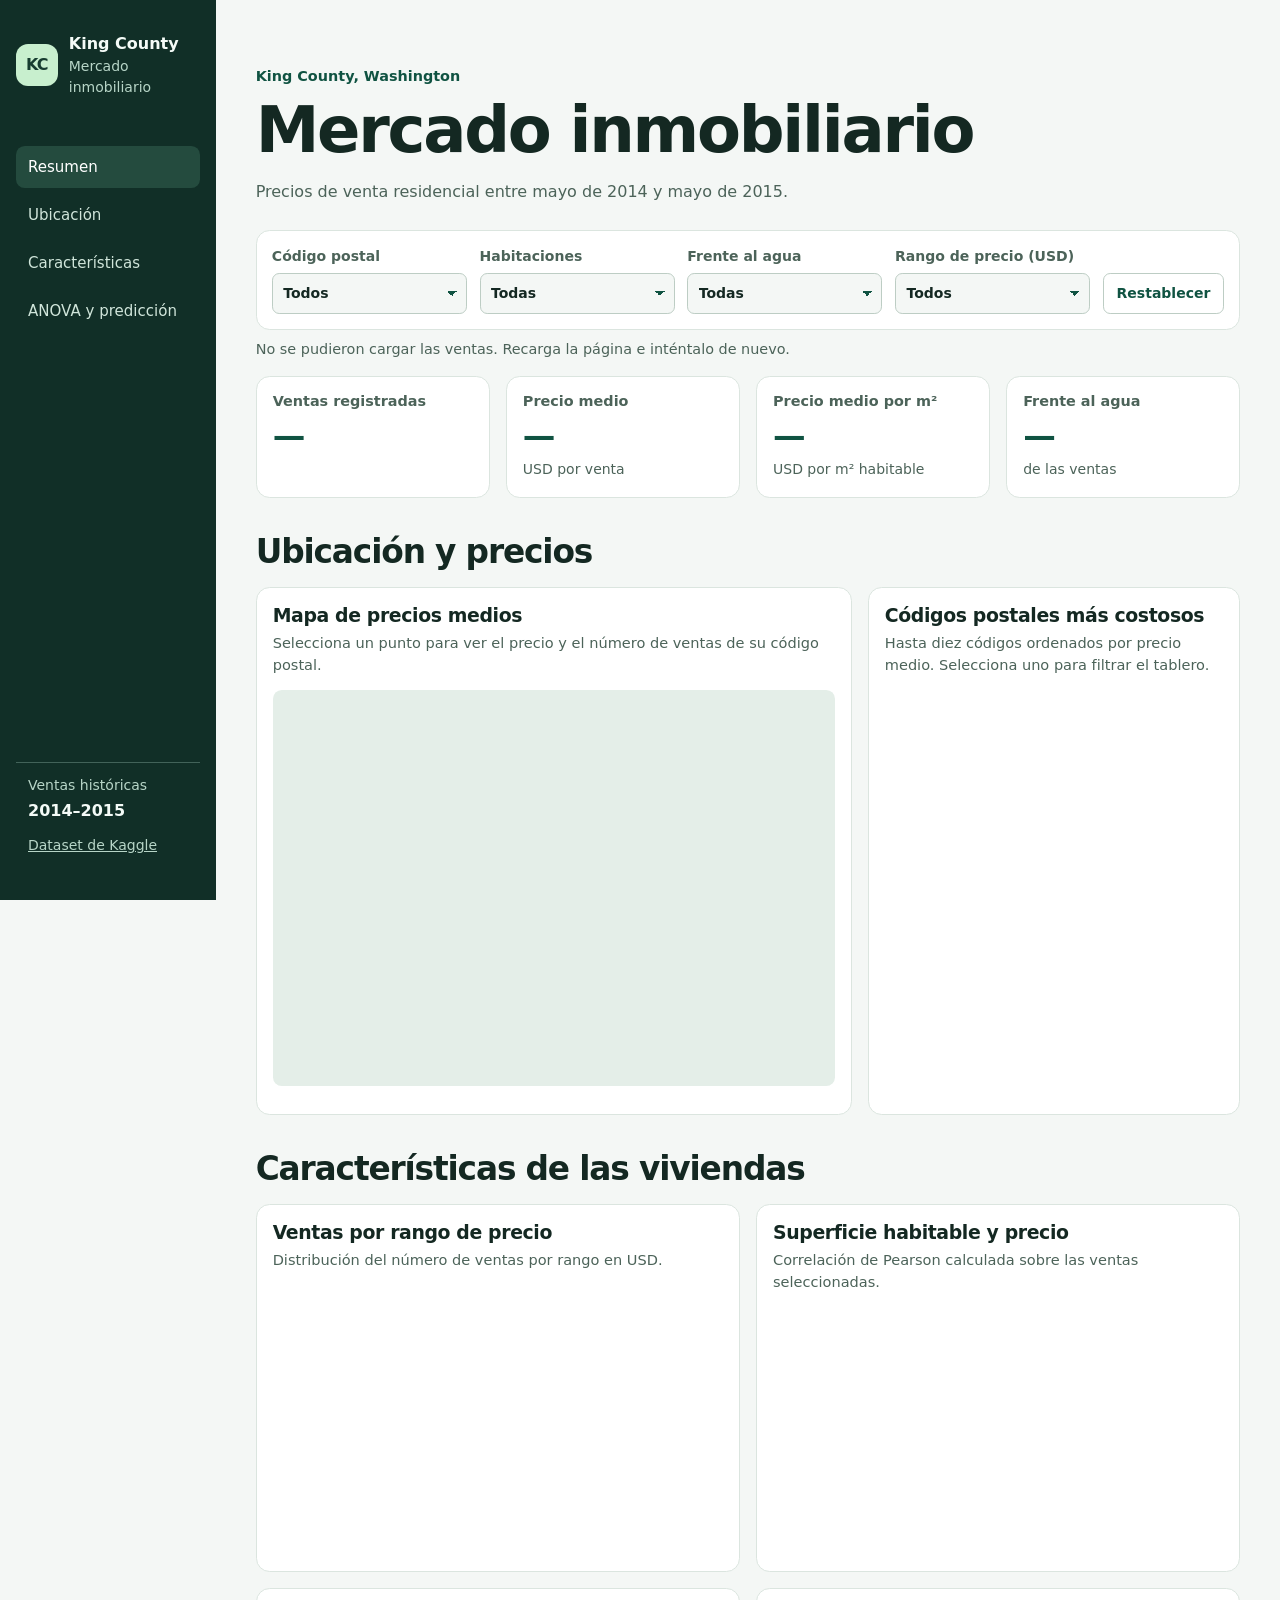
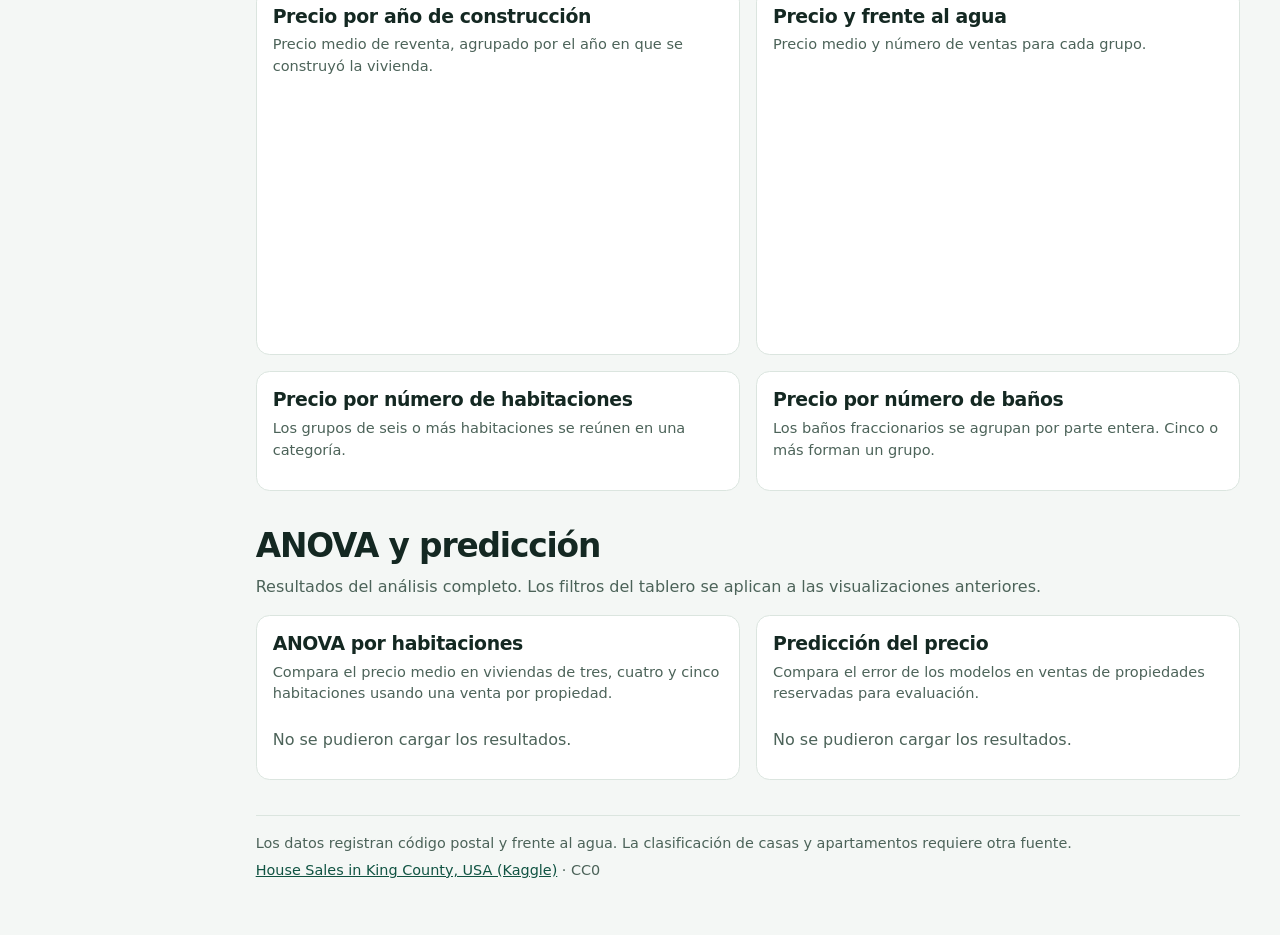
==== web/index.html @ e86baed7 "Construir el explorador inmobiliario de King County" ====
<!doctype html>
<html lang="es">
<head>
  <meta charset="utf-8">
  <meta name="viewport" content="width=device-width, initial-scale=1">
  <meta name="description" content="Explora precios, ubicación y características de las viviendas vendidas en King County en 2014 y 2015.">
  <title>Mercado inmobiliario · King County</title>
  <link rel="stylesheet" href="assets/leaflet/leaflet.css">
  <link rel="stylesheet" href="estilos.css">
  <script src="assets/leaflet/leaflet.js" defer></script>
  <script src="app.js" defer></script>
</head>
<body>
  <a class="skip" href="#contenido">Saltar al contenido</a>
  <div class="layout">
    <aside class="sidebar">
      <a class="brand" href="#contenido"><span class="brand-icon" aria-hidden="true">KC</span><span>King County<small>Mercado inmobiliario</small></span></a>
      <nav aria-label="Secciones del tablero">
        <a href="#resumen" aria-current="location">Resumen</a>
        <a href="#ubicacion">Ubicación</a>
        <a href="#caracteristicas">Características</a>
        <a href="#estadistica">ANOVA y predicción</a>
      </nav>
      <div class="sidebar-bottom">
        <span>Ventas históricas</span>
        <strong>2014–2015</strong>
        <a href="https://www.kaggle.com/datasets/harlfoxem/housesalesprediction">Dataset de Kaggle</a>
      </div>
    </aside>
    <main id="contenido">
      <section id="resumen" aria-labelledby="titulo">
        <header class="hero">
          <p class="location">King County, Washington</p>
          <h1 id="titulo">Mercado inmobiliario</h1>
          <p>Precios de venta residencial entre mayo de 2014 y mayo de 2015.</p>
        </header>
        <form class="filters" aria-label="Filtrar ventas">
          <label>Código postal<select id="zip"><option value="">Todos</option></select></label>
          <label>Habitaciones<select id="beds"><option value="">Todas</option><option>0</option><option>1</option><option>2</option><option>3</option><option>4</option><option>5</option><option value="6+">6 o más</option></select></label>
          <label>Frente al agua<select id="water"><option value="">Todas</option><option value="1">Sí</option><option value="0">No</option></select></label>
          <label>Rango de precio (USD)<select id="price"><option value="">Todos</option></select></label>
          <button type="reset">Restablecer</button>
        </form>
        <p id="result-status" class="status" role="status">Cargando las ventas…</p>
        <div class="metrics">
          <article><h2>Ventas registradas</h2><strong id="total">—</strong></article>
          <article><h2>Precio medio</h2><strong id="mean">—</strong><span>USD por venta</span></article>
          <article><h2>Precio medio por m²</h2><strong id="unit">—</strong><span>USD por m² habitable</span></article>
          <article><h2>Frente al agua</h2><strong id="water-count">—</strong><span id="water-share">de las ventas</span></article>
        </div>
      </section>
      <section id="ubicacion" aria-labelledby="ubicacion-title" class="section">
        <h2 id="ubicacion-title">Ubicación y precios</h2>
        <div class="grid location-grid">
          <article class="card">
            <h3>Mapa de precios medios</h3>
            <p>Selecciona un punto para ver el precio y el número de ventas de su código postal.</p>
            <div id="map" aria-label="Mapa interactivo por código postal"></div>
            <div id="map-legend" class="map-legend" aria-label="Escala de precios del mapa"></div>
          </article>
          <article class="card">
            <h3>Códigos postales más costosos</h3>
            <p>Hasta diez códigos ordenados por precio medio. Selecciona uno para filtrar el tablero.</p>
            <ol class="ranking" id="ranking"></ol>
          </article>
        </div>
      </section>
      <section id="caracteristicas" aria-labelledby="caracteristicas-title" class="section">
        <h2 id="caracteristicas-title">Características de las viviendas</h2>
        <div class="grid">
          <article class="card">
            <h3>Ventas por rango de precio</h3>
            <p>Distribución del número de ventas por rango en USD.</p>
            <div id="bands" class="chart-bars"></div>
          </article>
          <article class="card">
            <h3>Superficie habitable y precio</h3>
            <p id="correlation">Correlación de Pearson calculada sobre las ventas seleccionadas.</p>
            <canvas id="scatter" role="img" aria-label="Dispersión de superficie habitable en metros cuadrados y precio de venta en dólares"></canvas>
          </article>
          <article class="card">
            <h3>Precio por año de construcción</h3>
            <p>Precio medio de reventa, agrupado por el año en que se construyó la vivienda.</p>
            <canvas id="trend" role="img" aria-label="Precio medio en dólares por año de construcción"></canvas>
          </article>
          <article class="card">
            <h3>Precio y frente al agua</h3>
            <p>Precio medio y número de ventas para cada grupo.</p>
            <div id="water-prices" class="chart-bars"></div>
          </article>
          <article class="card">
            <h3>Precio por número de habitaciones</h3>
            <p>Los grupos de seis o más habitaciones se reúnen en una categoría.</p>
            <div id="bed-prices" class="chart-bars"></div>
          </article>
          <article class="card">
            <h3>Precio por número de baños</h3>
            <p>Los baños fraccionarios se agrupan por parte entera. Cinco o más forman un grupo.</p>
            <div id="bath-prices" class="chart-bars"></div>
          </article>
        </div>
      </section>
      <section id="estadistica" aria-labelledby="estadistica-title" class="section">
        <h2 id="estadistica-title">ANOVA y predicción</h2>
        <p class="section-note">Resultados del análisis completo. Los filtros del tablero se aplican a las visualizaciones anteriores.</p>
        <div class="grid">
          <article class="card">
            <h3>ANOVA por habitaciones</h3>
            <p>Compara el precio medio en viviendas de tres, cuatro y cinco habitaciones usando una venta por propiedad.</p>
            <div class="table-wrap" id="anova"></div>
          </article>
          <article class="card">
            <h3>Predicción del precio</h3>
            <p>Compara el error de los modelos en ventas de propiedades reservadas para evaluación.</p>
            <div class="table-wrap" id="model"></div>
          </article>
        </div>
      </section>
      <footer class="footer">
        <p>Los datos registran código postal y frente al agua. La clasificación de casas y apartamentos requiere otra fuente.</p>
        <p><a href="https://www.kaggle.com/datasets/harlfoxem/housesalesprediction">House Sales in King County, USA (Kaggle)</a> · CC0</p>
      </footer>
    </main>
  </div>
</body>
</html>
---- web/assets/leaflet/leaflet.css ----
/* required styles */

.leaflet-pane,
.leaflet-tile,
.leaflet-marker-icon,
.leaflet-marker-shadow,
.leaflet-tile-container,
.leaflet-pane > svg,
.leaflet-pane > canvas,
.leaflet-zoom-box,
.leaflet-image-layer,
.leaflet-layer {
	position: absolute;
	left: 0;
	top: 0;
	}
.leaflet-container {
	overflow: hidden;
	}
.leaflet-tile,
.leaflet-marker-icon,
.leaflet-marker-shadow {
	-webkit-user-select: none;
	   -moz-user-select: none;
	        user-select: none;
	  -webkit-user-drag: none;
	}
/* Prevents IE11 from highlighting tiles in blue */
.leaflet-tile::selection {
	background: transparent;
}
/* Safari renders non-retina tile on retina better with this, but Chrome is worse */
.leaflet-safari .leaflet-tile {
	image-rendering: -webkit-optimize-contrast;
	}
/* hack that prevents hw layers "stretching" when loading new tiles */
.leaflet-safari .leaflet-tile-container {
	width: 1600px;
	height: 1600px;
	-webkit-transform-origin: 0 0;
	}
.leaflet-marker-icon,
.leaflet-marker-shadow {
	display: block;
	}
/* .leaflet-container svg: reset svg max-width decleration shipped in Joomla! (joomla.org) 3.x */
/* .leaflet-container img: map is broken in FF if you have max-width: 100% on tiles */
.leaflet-container .leaflet-overlay-pane svg {
	max-width: none !important;
	max-height: none !important;
	}
.leaflet-container .leaflet-marker-pane img,
.leaflet-container .leaflet-shadow-pane img,
.leaflet-container .leaflet-tile-pane img,
.leaflet-container img.leaflet-image-layer,
.leaflet-container .leaflet-tile {
	max-width: none !important;
	max-height: none !important;
	width: auto;
	padding: 0;
	}

.leaflet-container img.leaflet-tile {
	/* See: https://bugs.chromium.org/p/chromium/issues/detail?id=600120 */
	mix-blend-mode: plus-lighter;
}

.leaflet-container.leaflet-touch-zoom {
	-ms-touch-action: pan-x pan-y;
	touch-action: pan-x pan-y;
	}
.leaflet-container.leaflet-touch-drag {
	-ms-touch-action: pinch-zoom;
	/* Fallback for FF which doesn't support pinch-zoom */
	touch-action: none;
	touch-action: pinch-zoom;
}
.leaflet-container.leaflet-touch-drag.leaflet-touch-zoom {
	-ms-touch-action: none;
	touch-action: none;
}
.leaflet-container {
	-webkit-tap-highlight-color: transparent;
}
.leaflet-container a {
	-webkit-tap-highlight-color: rgba(51, 181, 229, 0.4);
}
.leaflet-tile {
	filter: inherit;
	visibility: hidden;
	}
.leaflet-tile-loaded {
	visibility: inherit;
	}
.leaflet-zoom-box {
	width: 0;
	height: 0;
	-moz-box-sizing: border-box;
	     box-sizing: border-box;
	z-index: 800;
	}
/* workaround for https://bugzilla.mozilla.org/show_bug.cgi?id=888319 */
.leaflet-overlay-pane svg {
	-moz-user-select: none;
	}

.leaflet-pane         { z-index: 400; }

.leaflet-tile-pane    { z-index: 200; }
.leaflet-overlay-pane { z-index: 400; }
.leaflet-shadow-pane  { z-index: 500; }
.leaflet-marker-pane  { z-index: 600; }
.leaflet-tooltip-pane   { z-index: 650; }
.leaflet-popup-pane   { z-index: 700; }

.leaflet-map-pane canvas { z-index: 100; }
.leaflet-map-pane svg    { z-index: 200; }

.leaflet-vml-shape {
	width: 1px;
	height: 1px;
	}
.lvml {
	behavior: url(#default#VML);
	display: inline-block;
	position: absolute;
	}


/* control positioning */

.leaflet-control {
	position: relative;
	z-index: 800;
	pointer-events: visiblePainted; /* IE 9-10 doesn't have auto */
	pointer-events: auto;
	}
.leaflet-top,
.leaflet-bottom {
	position: absolute;
	z-index: 1000;
	pointer-events: none;
	}
.leaflet-top {
	top: 0;
	}
.leaflet-right {
	right: 0;
	}
.leaflet-bottom {
	bottom: 0;
	}
.leaflet-left {
	left: 0;
	}
.leaflet-control {
	float: left;
	clear: both;
	}
.leaflet-right .leaflet-control {
	float: right;
	}
.leaflet-top .leaflet-control {
	margin-top: 10px;
	}
.leaflet-bottom .leaflet-control {
	margin-bottom: 10px;
	}
.leaflet-left .leaflet-control {
	margin-left: 10px;
	}
.leaflet-right .leaflet-control {
	margin-right: 10px;
	}


/* zoom and fade animations */

.leaflet-fade-anim .leaflet-popup {
	opacity: 0;
	-webkit-transition: opacity 0.2s linear;
	   -moz-transition: opacity 0.2s linear;
	        transition: opacity 0.2s linear;
	}
.leaflet-fade-anim .leaflet-map-pane .leaflet-popup {
	opacity: 1;
	}
.leaflet-zoom-animated {
	-webkit-transform-origin: 0 0;
	    -ms-transform-origin: 0 0;
	        transform-origin: 0 0;
	}
svg.leaflet-zoom-animated {
	will-change: transform;
}

.leaflet-zoom-anim .leaflet-zoom-animated {
	-webkit-transition: -webkit-transform 0.25s cubic-bezier(0,0,0.25,1);
	   -moz-transition:    -moz-transform 0.25s cubic-bezier(0,0,0.25,1);
	        transition:         transform 0.25s cubic-bezier(0,0,0.25,1);
	}
.leaflet-zoom-anim .leaflet-tile,
.leaflet-pan-anim .leaflet-tile {
	-webkit-transition: none;
	   -moz-transition: none;
	        transition: none;
	}

.leaflet-zoom-anim .leaflet-zoom-hide {
	visibility: hidden;
	}


/* cursors */

.leaflet-interactive {
	cursor: pointer;
	}
.leaflet-grab {
	cursor: -webkit-grab;
	cursor:    -moz-grab;
	cursor:         grab;
	}
.leaflet-crosshair,
.leaflet-crosshair .leaflet-interactive {
	cursor: crosshair;
	}
.leaflet-popup-pane,
.leaflet-control {
	cursor: auto;
	}
.leaflet-dragging .leaflet-grab,
.leaflet-dragging .leaflet-grab .leaflet-interactive,
.leaflet-dragging .leaflet-marker-draggable {
	cursor: move;
	cursor: -webkit-grabbing;
	cursor:    -moz-grabbing;
	cursor:         grabbing;
	}

/* marker & overlays interactivity */
.leaflet-marker-icon,
.leaflet-marker-shadow,
.leaflet-image-layer,
.leaflet-pane > svg path,
.leaflet-tile-container {
	pointer-events: none;
	}

.leaflet-marker-icon.leaflet-interactive,
.leaflet-image-layer.leaflet-interactive,
.leaflet-pane > svg path.leaflet-interactive,
svg.leaflet-image-layer.leaflet-interactive path {
	pointer-events: visiblePainted; /* IE 9-10 doesn't have auto */
	pointer-events: auto;
	}

/* visual tweaks */

.leaflet-container {
	background: #ddd;
	outline-offset: 1px;
	}
.leaflet-container a {
	color: #0078A8;
	}
.leaflet-zoom-box {
	border: 2px dotted #38f;
	background: rgba(255,255,255,0.5);
	}


/* general typography */
.leaflet-container {
	font-family: "Helvetica Neue", Arial, Helvetica, sans-serif;
	font-size: 12px;
	font-size: 0.75rem;
	line-height: 1.5;
	}


/* general toolbar styles */

.leaflet-bar {
	box-shadow: 0 1px 5px rgba(0,0,0,0.65);
	border-radius: 4px;
	}
.leaflet-bar a {
	background-color: #fff;
	border-bottom: 1px solid #ccc;
	width: 26px;
	height: 26px;
	line-height: 26px;
	display: block;
	text-align: center;
	text-decoration: none;
	color: black;
	}
.leaflet-bar a,
.leaflet-control-layers-toggle {
	background-position: 50% 50%;
	background-repeat: no-repeat;
	display: block;
	}
.leaflet-bar a:hover,
.leaflet-bar a:focus {
	background-color: #f4f4f4;
	}
.leaflet-bar a:first-child {
	border-top-left-radius: 4px;
	border-top-right-radius: 4px;
	}
.leaflet-bar a:last-child {
	border-bottom-left-radius: 4px;
	border-bottom-right-radius: 4px;
	border-bottom: none;
	}
.leaflet-bar a.leaflet-disabled {
	cursor: default;
	background-color: #f4f4f4;
	color: #bbb;
	}

.leaflet-touch .leaflet-bar a {
	width: 30px;
	height: 30px;
	line-height: 30px;
	}
.leaflet-touch .leaflet-bar a:first-child {
	border-top-left-radius: 2px;
	border-top-right-radius: 2px;
	}
.leaflet-touch .leaflet-bar a:last-child {
	border-bottom-left-radius: 2px;
	border-bottom-right-radius: 2px;
	}

/* zoom control */

.leaflet-control-zoom-in,
.leaflet-control-zoom-out {
	font: bold 18px 'Lucida Console', Monaco, monospace;
	text-indent: 1px;
	}

.leaflet-touch .leaflet-control-zoom-in, .leaflet-touch .leaflet-control-zoom-out  {
	font-size: 22px;
	}


/* layers control */

.leaflet-control-layers {
	box-shadow: 0 1px 5px rgba(0,0,0,0.4);
	background: #fff;
	border-radius: 5px;
	}
.leaflet-control-layers-toggle {
	background-image: url(images/layers.png);
	width: 36px;
	height: 36px;
	}
.leaflet-retina .leaflet-control-layers-toggle {
	background-image: url(images/layers-2x.png);
	background-size: 26px 26px;
	}
.leaflet-touch .leaflet-control-layers-toggle {
	width: 44px;
	height: 44px;
	}
.leaflet-control-layers .leaflet-control-layers-list,
.leaflet-control-layers-expanded .leaflet-control-layers-toggle {
	display: none;
	}
.leaflet-control-layers-expanded .leaflet-control-layers-list {
	display: block;
	position: relative;
	}
.leaflet-control-layers-expanded {
	padding: 6px 10px 6px 6px;
	color: #333;
	background: #fff;
	}
.leaflet-control-layers-scrollbar {
	overflow-y: scroll;
	overflow-x: hidden;
	padding-right: 5px;
	}
.leaflet-control-layers-selector {
	margin-top: 2px;
	position: relative;
	top: 1px;
	}
.leaflet-control-layers label {
	display: block;
	font-size: 13px;
	font-size: 1.08333em;
	}
.leaflet-control-layers-separator {
	height: 0;
	border-top: 1px solid #ddd;
	margin: 5px -10px 5px -6px;
	}

/* Default icon URLs */
.leaflet-default-icon-path { /* used only in path-guessing heuristic, see L.Icon.Default */
	background-image: url(images/marker-icon.png);
	}


/* attribution and scale controls */

.leaflet-container .leaflet-control-attribution {
	background: #fff;
	background: rgba(255, 255, 255, 0.8);
	margin: 0;
	}
.leaflet-control-attribution,
.leaflet-control-scale-line {
	padding: 0 5px;
	color: #333;
	line-height: 1.4;
	}
.leaflet-control-attribution a {
	text-decoration: none;
	}
.leaflet-control-attribution a:hover,
.leaflet-control-attribution a:focus {
	text-decoration: underline;
	}
.leaflet-attribution-flag {
	display: inline !important;
	vertical-align: baseline !important;
	width: 1em;
	height: 0.6669em;
	}
.leaflet-left .leaflet-control-scale {
	margin-left: 5px;
	}
.leaflet-bottom .leaflet-control-scale {
	margin-bottom: 5px;
	}
.leaflet-control-scale-line {
	border: 2px solid #777;
	border-top: none;
	line-height: 1.1;
	padding: 2px 5px 1px;
	white-space: nowrap;
	-moz-box-sizing: border-box;
	     box-sizing: border-box;
	background: rgba(255, 255, 255, 0.8);
	text-shadow: 1px 1px #fff;
	}
.leaflet-control-scale-line:not(:first-child) {
	border-top: 2px solid #777;
	border-bottom: none;
	margin-top: -2px;
	}
.leaflet-control-scale-line:not(:first-child):not(:last-child) {
	border-bottom: 2px solid #777;
	}

.leaflet-touch .leaflet-control-attribution,
.leaflet-touch .leaflet-control-layers,
.leaflet-touch .leaflet-bar {
	box-shadow: none;
	}
.leaflet-touch .leaflet-control-layers,
.leaflet-touch .leaflet-bar {
	border: 2px solid rgba(0,0,0,0.2);
	background-clip: padding-box;
	}


/* popup */

.leaflet-popup {
	position: absolute;
	text-align: center;
	margin-bottom: 20px;
	}
.leaflet-popup-content-wrapper {
	padding: 1px;
	text-align: left;
	border-radius: 12px;
	}
.leaflet-popup-content {
	margin: 13px 24px 13px 20px;
	line-height: 1.3;
	font-size: 13px;
	font-size: 1.08333em;
	min-height: 1px;
	}
.leaflet-popup-content p {
	margin: 17px 0;
	margin: 1.3em 0;
	}
.leaflet-popup-tip-container {
	width: 40px;
	height: 20px;
	position: absolute;
	left: 50%;
	margin-top: -1px;
	margin-left: -20px;
	overflow: hidden;
	pointer-events: none;
	}
.leaflet-popup-tip {
	width: 17px;
	height: 17px;
	padding: 1px;

	margin: -10px auto 0;
	pointer-events: auto;

	-webkit-transform: rotate(45deg);
	   -moz-transform: rotate(45deg);
	    -ms-transform: rotate(45deg);
	        transform: rotate(45deg);
	}
.leaflet-popup-content-wrapper,
.leaflet-popup-tip {
	background: white;
	color: #333;
	box-shadow: 0 3px 14px rgba(0,0,0,0.4);
	}
.leaflet-container a.leaflet-popup-close-button {
	position: absolute;
	top: 0;
	right: 0;
	border: none;
	text-align: center;
	width: 24px;
	height: 24px;
	font: 16px/24px Tahoma, Verdana, sans-serif;
	color: #757575;
	text-decoration: none;
	background: transparent;
	}
.leaflet-container a.leaflet-popup-close-button:hover,
.leaflet-container a.leaflet-popup-close-button:focus {
	color: #585858;
	}
.leaflet-popup-scrolled {
	overflow: auto;
	}

.leaflet-oldie .leaflet-popup-content-wrapper {
	-ms-zoom: 1;
	}
.leaflet-oldie .leaflet-popup-tip {
	width: 24px;
	margin: 0 auto;

	-ms-filter: "progid:DXImageTransform.Microsoft.Matrix(M11=0.70710678, M12=0.70710678, M21=-0.70710678, M22=0.70710678)";
	filter: progid:DXImageTransform.Microsoft.Matrix(M11=0.70710678, M12=0.70710678, M21=-0.70710678, M22=0.70710678);
	}

.leaflet-oldie .leaflet-control-zoom,
.leaflet-oldie .leaflet-control-layers,
.leaflet-oldie .leaflet-popup-content-wrapper,
.leaflet-oldie .leaflet-popup-tip {
	border: 1px solid #999;
	}


/* div icon */

.leaflet-div-icon {
	background: #fff;
	border: 1px solid #666;
	}


/* Tooltip */
/* Base styles for the element that has a tooltip */
.leaflet-tooltip {
	position: absolute;
	padding: 6px;
	background-color: #fff;
	border: 1px solid #fff;
	border-radius: 3px;
	color: #222;
	white-space: nowrap;
	-webkit-user-select: none;
	-moz-user-select: none;
	-ms-user-select: none;
	user-select: none;
	pointer-events: none;
	box-shadow: 0 1px 3px rgba(0,0,0,0.4);
	}
.leaflet-tooltip.leaflet-interactive {
	cursor: pointer;
	pointer-events: auto;
	}
.leaflet-tooltip-top:before,
.leaflet-tooltip-bottom:before,
.leaflet-tooltip-left:before,
.leaflet-tooltip-right:before {
	position: absolute;
	pointer-events: none;
	border: 6px solid transparent;
	background: transparent;
	content: "";
	}

/* Directions */

.leaflet-tooltip-bottom {
	margin-top: 6px;
}
.leaflet-tooltip-top {
	margin-top: -6px;
}
.leaflet-tooltip-bottom:before,
.leaflet-tooltip-top:before {
	left: 50%;
	margin-left: -6px;
	}
.leaflet-tooltip-top:before {
	bottom: 0;
	margin-bottom: -12px;
	border-top-color: #fff;
	}
.leaflet-tooltip-bottom:before {
	top: 0;
	margin-top: -12px;
	margin-left: -6px;
	border-bottom-color: #fff;
	}
.leaflet-tooltip-left {
	margin-left: -6px;
}
.leaflet-tooltip-right {
	margin-left: 6px;
}
.leaflet-tooltip-left:before,
.leaflet-tooltip-right:before {
	top: 50%;
	margin-top: -6px;
	}
.leaflet-tooltip-left:before {
	right: 0;
	margin-right: -12px;
	border-left-color: #fff;
	}
.leaflet-tooltip-right:before {
	left: 0;
	margin-left: -12px;
	border-right-color: #fff;
	}

/* Printing */

@media print {
	/* Prevent printers from removing background-images of controls. */
	.leaflet-control {
		-webkit-print-color-adjust: exact;
		print-color-adjust: exact;
		}
	}
---- web/estilos.css ----
:root {
  color-scheme: light;
  --bg: #f4f7f5;
  --surface: #fff;
  --ink: #142822;
  --muted: #4c6359;
  --line: #dbe5df;
  --forest: #112f27;
  --green: #1c654e;
  --green-dark: #105342;
  --sand: #e4f1e9;
  font-family: "Inter", system-ui, -apple-system, sans-serif;
}
* { box-sizing: border-box; }
html { scroll-behavior: smooth; }
body { margin: 0; background: var(--bg); color: var(--ink); font-size: 1rem; line-height: 1.5; }
a { color: var(--green-dark); }
a:focus-visible, button:focus-visible, select:focus-visible { outline: 3px solid #d48b2a; outline-offset: 3px; }
.skip { position: fixed; padding: .6rem 1rem; inset: 1rem auto auto 1rem; z-index: 1200; transform: translateY(-250%); background: white; }
.skip:focus { transform: none; }
.layout { display: grid; grid-template-columns: 13.5rem minmax(0, 1fr); min-height: 100vh; }
.sidebar { position: sticky; top: 0; height: 100vh; display: flex; flex-direction: column; gap: 3rem; padding: 2rem 1rem; background: var(--forest); color: #f4fbf7; }
.brand { display: flex; gap: .7rem; align-items: center; color: inherit; text-decoration: none; font-weight: 750; }
.brand-icon { display: grid; place-items: center; flex-shrink: 0; width: 2.6rem; height: 2.6rem; border-radius: .75rem; background: #c8efce; color: #173c30; letter-spacing: -.06em; }
.brand small { display: block; color: #b7d5c7; font-size: .875rem; font-weight: 500; }
.sidebar nav { display: grid; gap: .35rem; }
.sidebar nav a { color: #d0e5da; text-decoration: none; border-radius: .55rem; padding: .62rem .75rem; font-size: .94rem; }
.sidebar nav a:hover, .sidebar nav a[aria-current] { background: #244b3e; color: white; }
.sidebar-bottom { margin-top: auto; display: grid; gap: .2rem; padding: .75rem; border-top: 1px solid #426359; }
.sidebar-bottom span, .sidebar-bottom a { color: #b7d5c7; font-size: .875rem; }
.sidebar-bottom a { margin-top: .55rem; }
main { width: 100%; max-width: 97rem; margin: 0 auto; padding: 2rem clamp(1rem, 3.1vw, 3.3rem); }
section { scroll-margin-top: 1.25rem; }
.hero { padding: 1.8rem 0 1.65rem; }
.hero p { margin: .35rem 0 0; color: var(--muted); }
.hero .location { color: var(--green-dark); font-size: .9rem; font-weight: 700; }
h1, h2, h3 { line-height: 1.18; margin: 0; letter-spacing: -.035em; }
h1 { font-size: clamp(2.3rem, 5vw, 4.5rem); margin: .3rem 0 .7rem; }
h2 { font-size: clamp(1.55rem, 3vw, 2.05rem); }
h3 { font-size: 1.18rem; letter-spacing: -.02em; }
.filters { display: grid; grid-template-columns: repeat(4, minmax(0, 1fr)) auto; align-items: end; gap: .8rem; padding: .95rem; background: var(--surface); border: 1px solid var(--line); border-radius: .85rem; }
.filters label { display: grid; gap: .35rem; color: var(--muted); font-weight: 650; font-size: .875rem; }
select, button { font: inherit; }
select { appearance: none; width: 100%; background: var(--bg); border: 1px solid #bdcdc4; border-radius: .45rem; color: var(--ink); padding: .55rem 1.9rem .55rem .65rem; min-height: 2.6rem; background-image: linear-gradient(45deg, transparent 50%, var(--green-dark) 50%), linear-gradient(135deg, var(--green-dark) 50%, transparent 50%); background-position: calc(100% - 14px) 50%, calc(100% - 9px) 50%; background-size: 5px 5px; background-repeat: no-repeat; }
button { cursor: pointer; border: 1px solid #bdcdc4; border-radius: .45rem; color: var(--green-dark); background: white; }
button:hover { background: var(--sand); }
.filters button { min-height: 2.6rem; font-size: .875rem; font-weight: 650; padding: .55rem .8rem; }
.status { font-size: .9rem; color: var(--muted); margin: .55rem 0 .95rem; min-height: 1.35rem; }
.metrics { display: grid; grid-template-columns: repeat(4, minmax(0, 1fr)); gap: 1rem; }
.metrics article { min-height: 7.1rem; background: var(--surface); border: 1px solid var(--line); border-radius: .85rem; padding: 1rem; }
.metrics h2 { color: var(--muted); font-size: .9rem; font-weight: 650; letter-spacing: 0; margin: 0 0 .55rem; }
.metrics strong { display: block; color: var(--green-dark); font-size: clamp(1.43rem, 2.55vw, 2.52rem); font-variant-numeric: tabular-nums; line-height: 1.07; letter-spacing: -.065em; }
.metrics span { color: var(--muted); display: inline-block; margin-top: .3rem; font-size: .875rem; }
.section { margin: 2.2rem 0; }
.section > h2 { margin: 0 0 .95rem; }
.section-note { color: var(--muted); margin: -.35rem 0 1rem; }
.grid { display: grid; grid-template-columns: repeat(2, minmax(0, 1fr)); gap: 1rem; align-items: stretch; }
.location-grid { grid-template-columns: minmax(0, 1.6fr) minmax(0, 1fr); }
.card { background: var(--surface); border: 1px solid var(--line); border-radius: .85rem; padding: 1rem; min-width: 0; }
.card > p { margin: .4rem 0 .85rem; color: var(--muted); font-size: .91rem; }
#map { height: clamp(20rem, 31vw, 25rem); background: #e4eee8; border-radius: .55rem; isolation: isolate; width: 100%; }
.map-legend { display: flex; gap: .55rem; flex-wrap: wrap; align-items: center; color: var(--muted); padding-top: .7rem; font-size: .875rem; }
.map-scale { height: .55rem; width: 6rem; border-radius: 30px; background: linear-gradient(90deg, #8ac4a2, #153d37); }
.ranking { list-style: none; padding: 0; margin: .3rem 0 0; display: grid; gap: .35rem; }
.ranking button { width: 100%; display: grid; grid-template-columns: 3rem 1fr auto; gap: .45rem; align-items: center; border: 0; border-radius: .35rem; padding: .25rem .15rem; text-align: left; font-size: .875rem; }
.ranking button[aria-pressed="true"] { background: var(--sand); }
.ranking .track { min-width: 1.25rem; }
.ranking .number { color: var(--ink); }
.track { height: .45rem; background: #e4eee8; border-radius: 1rem; overflow: hidden; }
.track span { display: block; height: 100%; background: #297858; border-radius: inherit; }
.chart-bars { display: grid; gap: .5rem; }
.bar-line { display: grid; grid-template-columns: minmax(3.5rem, 0.65fr) minmax(0, 1fr) auto; align-items: center; column-gap: .65rem; font-size: .875rem; }
.bar-line small { color: var(--muted); font-size: .875rem; }
.bar-line .number { white-space: nowrap; }
canvas { display: block; width: 100%; height: 15.5rem; }
.number { font-variant-numeric: tabular-nums; }
.empty { color: var(--muted); padding: .65rem 0; margin: 0; }
.table-wrap { overflow-x: auto; }
table { width: 100%; text-align: left; border-collapse: collapse; font-size: .875rem; }
th, td { padding: .48rem .25rem; border-bottom: 1px solid var(--line); }
th { color: var(--muted); }
.model-best { color: var(--green-dark); font-weight: 700; }
.stat-note { font-size: .875rem; color: var(--muted); margin: .8rem 0 0; }
.footer { border-top: 1px solid var(--line); margin-top: 2.2rem; padding: .7rem 0 1rem; color: var(--muted); font-size: .9rem; }
.footer p { margin: .35rem 0; }
@media (max-width: 1050px) {
  .layout { grid-template-columns: 11rem minmax(0, 1fr); }
  .sidebar { padding-inline: .7rem; }
  .filters { grid-template-columns: repeat(3, minmax(0, 1fr)); }
}
@media (max-width: 790px) {
  .layout { display: block; }
  .sidebar { position: static; height: auto; padding: .85rem 1rem .6rem; gap: .6rem; }
  .sidebar nav { display: flex; flex-wrap: wrap; }
  .sidebar nav a { padding: .42rem .57rem; font-size: .875rem; }
  .sidebar-bottom { display: none; }
  main { padding-top: .9rem; }
  .hero { padding-top: .6rem; }
}
@media (max-width: 590px) {
  .grid, .location-grid { grid-template-columns: 1fr; }
  .metrics, .filters { grid-template-columns: repeat(2, minmax(0, 1fr)); gap: .65rem; }
  .filters button { grid-column: 1 / -1; }
  .metrics article, .card { padding: .8rem; }
  .section { margin: 1.65rem 0; }
}
@media (prefers-reduced-motion: reduce) {
  html { scroll-behavior: auto; }
}
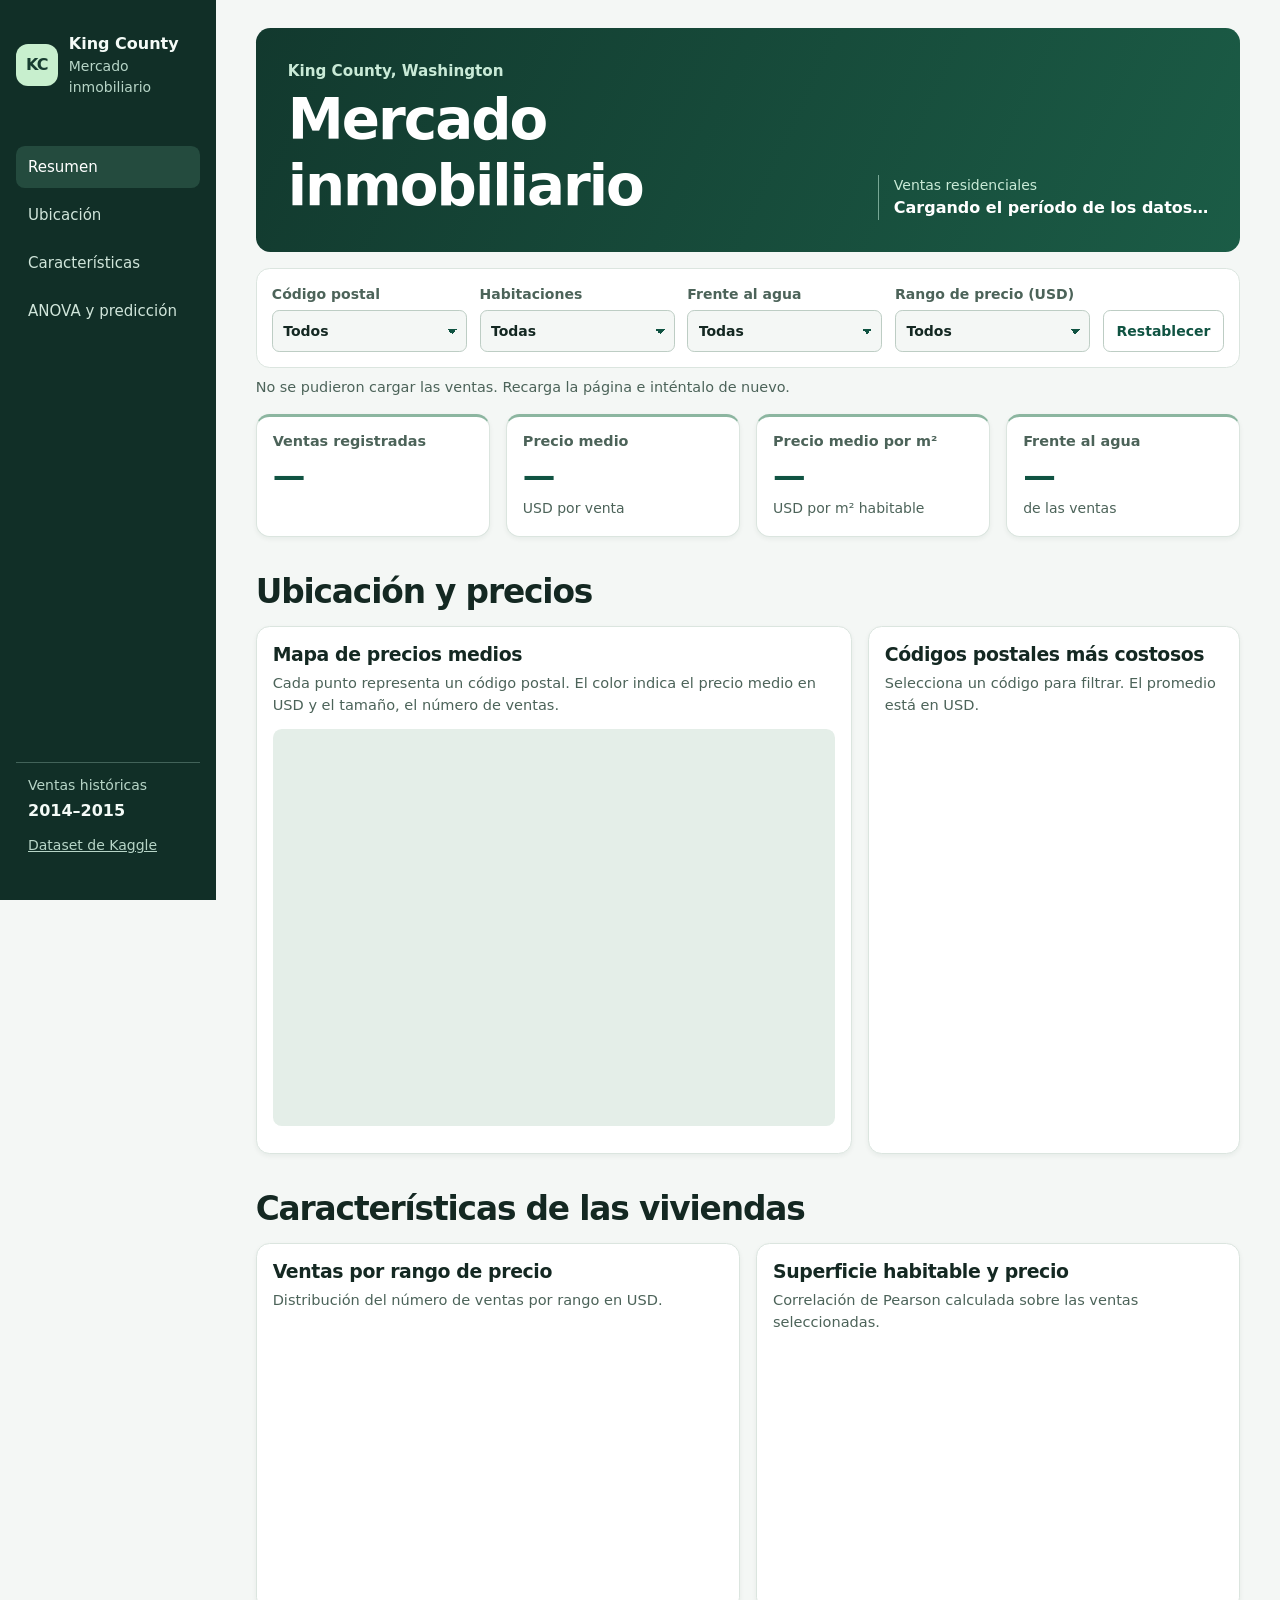
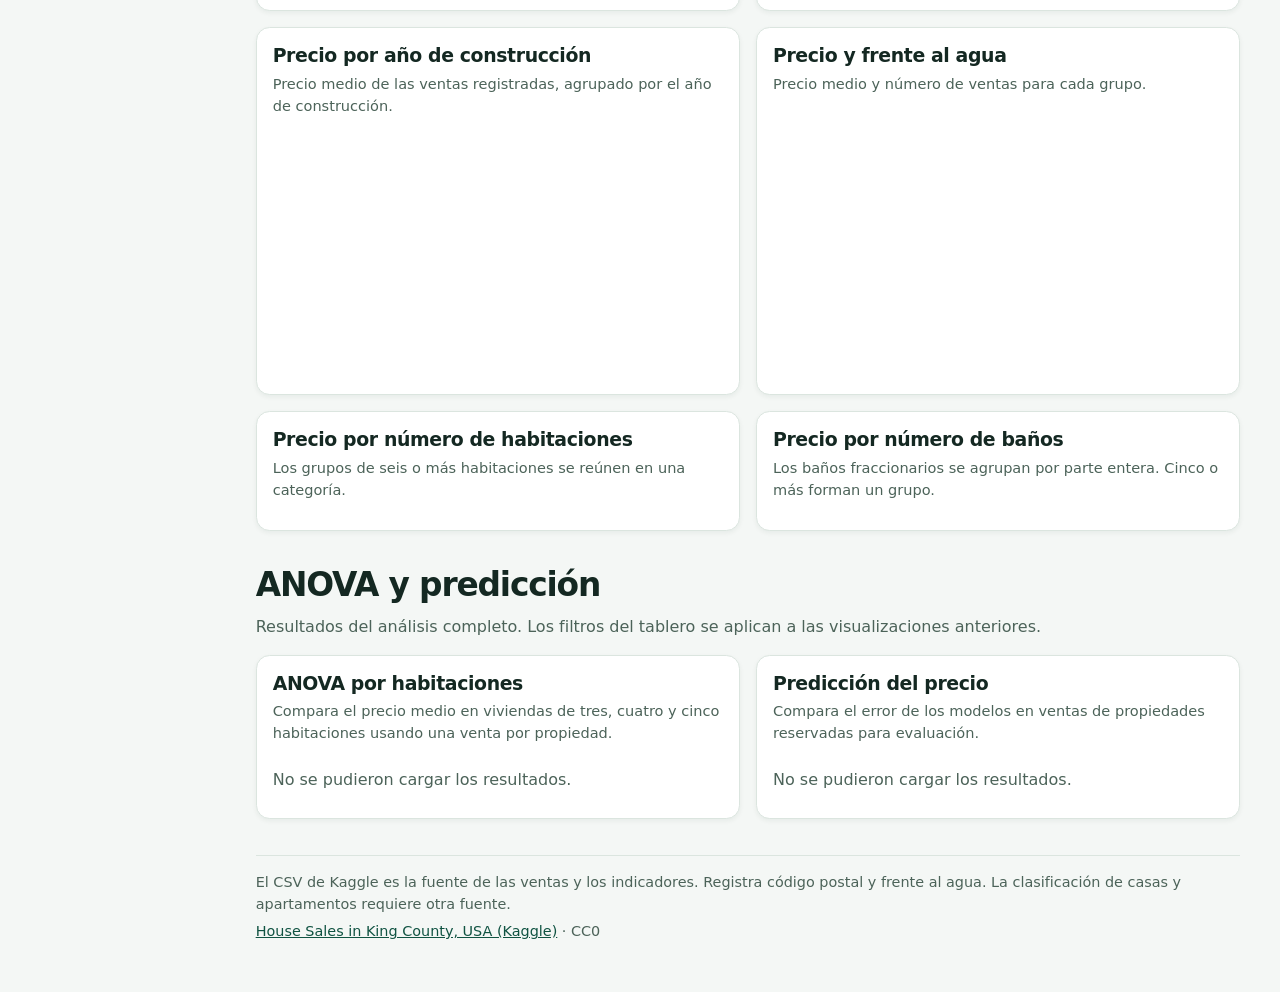
==== commit 022b197c: "Mejorar el diseño y la lectura del tablero web Ajusta el encabezado, las tarjetas y el ranking. Lee " ====
--- a/web/index.html
+++ b/web/index.html
@@ -11,6 +11,7 @@
   <script src="app.js" defer></script>
 </head>
 <body>
+  <!-- La navegación mueve al usuario entre las secciones del mismo tablero. -->
   <a class="skip" href="#contenido">Saltar al contenido</a>
   <div class="layout">
     <aside class="sidebar">
@@ -28,11 +29,15 @@
       </div>
     </aside>
     <main id="contenido">
+      <!-- app.js lee ventas.json y actualiza estas tarjetas y los gráficos con los filtros. -->
       <section id="resumen" aria-labelledby="titulo">
         <header class="hero">
           <p class="location">King County, Washington</p>
           <h1 id="titulo">Mercado inmobiliario</h1>
-          <p>Precios de venta residencial entre mayo de 2014 y mayo de 2015.</p>
+          <div class="hero-period">
+            <p>Ventas residenciales</p>
+            <p id="periodo">Cargando el período de los datos…</p>
+          </div>
         </header>
         <form class="filters" aria-label="Filtrar ventas">
           <label>Código postal<select id="zip"><option value="">Todos</option></select></label>
@@ -54,13 +59,13 @@
         <div class="grid location-grid">
           <article class="card">
             <h3>Mapa de precios medios</h3>
-            <p>Selecciona un punto para ver el precio y el número de ventas de su código postal.</p>
+            <p>Cada punto representa un código postal. El color indica el precio medio en USD y el tamaño, el número de ventas.</p>
             <div id="map" aria-label="Mapa interactivo por código postal"></div>
             <div id="map-legend" class="map-legend" aria-label="Escala de precios del mapa"></div>
           </article>
           <article class="card">
             <h3>Códigos postales más costosos</h3>
-            <p>Hasta diez códigos ordenados por precio medio. Selecciona uno para filtrar el tablero.</p>
+            <p>Selecciona un código para filtrar. El promedio está en USD.</p>
             <ol class="ranking" id="ranking"></ol>
           </article>
         </div>
@@ -80,7 +85,7 @@
           </article>
           <article class="card">
             <h3>Precio por año de construcción</h3>
-            <p>Precio medio de reventa, agrupado por el año en que se construyó la vivienda.</p>
+            <p>Precio medio de las ventas registradas, agrupado por el año de construcción.</p>
             <canvas id="trend" role="img" aria-label="Precio medio en dólares por año de construcción"></canvas>
           </article>
           <article class="card">
@@ -100,6 +105,7 @@
           </article>
         </div>
       </section>
+      <!-- Estas dos tablas proceden de analisis.json y describen el dataset completo. -->
       <section id="estadistica" aria-labelledby="estadistica-title" class="section">
         <h2 id="estadistica-title">ANOVA y predicción</h2>
         <p class="section-note">Resultados del análisis completo. Los filtros del tablero se aplican a las visualizaciones anteriores.</p>
@@ -117,7 +123,7 @@
         </div>
       </section>
       <footer class="footer">
-        <p>Los datos registran código postal y frente al agua. La clasificación de casas y apartamentos requiere otra fuente.</p>
+        <p>El CSV de Kaggle es la fuente de las ventas y los indicadores. Registra código postal y frente al agua. La clasificación de casas y apartamentos requiere otra fuente.</p>
         <p><a href="https://www.kaggle.com/datasets/harlfoxem/housesalesprediction">House Sales in King County, USA (Kaggle)</a> · CC0</p>
       </footer>
     </main>
--- a/web/estilos.css
+++ b/web/estilos.css
@@ -1,3 +1,4 @@
+/* Colores, tipografía y espacios compartidos por todo el tablero. */
 :root {
   color-scheme: light;
   --bg: #f4f7f5;
@@ -9,6 +10,7 @@
   --green: #1c654e;
   --green-dark: #105342;
   --sand: #e4f1e9;
+  --shadow: 0 2px 5px rgba(17, 47, 39, .06);
   font-family: "Inter", system-ui, -apple-system, sans-serif;
 }
 * { box-sizing: border-box; }
@@ -18,6 +20,7 @@
 a:focus-visible, button:focus-visible, select:focus-visible { outline: 3px solid #d48b2a; outline-offset: 3px; }
 .skip { position: fixed; padding: .6rem 1rem; inset: 1rem auto auto 1rem; z-index: 1200; transform: translateY(-250%); background: white; }
 .skip:focus { transform: none; }
+/* Navegación lateral y ancho de lectura. */
 .layout { display: grid; grid-template-columns: 13.5rem minmax(0, 1fr); min-height: 100vh; }
 .sidebar { position: sticky; top: 0; height: 100vh; display: flex; flex-direction: column; gap: 3rem; padding: 2rem 1rem; background: var(--forest); color: #f4fbf7; }
 .brand { display: flex; gap: .7rem; align-items: center; color: inherit; text-decoration: none; font-weight: 750; }
@@ -29,13 +32,27 @@
 .sidebar-bottom { margin-top: auto; display: grid; gap: .2rem; padding: .75rem; border-top: 1px solid #426359; }
 .sidebar-bottom span, .sidebar-bottom a { color: #b7d5c7; font-size: .875rem; }
 .sidebar-bottom a { margin-top: .55rem; }
-main { width: 100%; max-width: 97rem; margin: 0 auto; padding: 2rem clamp(1rem, 3.1vw, 3.3rem); }
+main { width: 100%; max-width: 97rem; margin: 0 auto; padding: 1.75rem clamp(1rem, 3.1vw, 3.3rem); }
 section { scroll-margin-top: 1.25rem; }
-.hero { padding: 1.8rem 0 1.65rem; }
-.hero p { margin: .35rem 0 0; color: var(--muted); }
-.hero .location { color: var(--green-dark); font-size: .9rem; font-weight: 700; }
+/* Encabezado e indicadores del CSV filtrado. */
+.hero {
+  display: grid;
+  grid-template-columns: minmax(0, 1fr) auto;
+  column-gap: 1.25rem;
+  align-items: end;
+  margin-bottom: 1rem;
+  padding: clamp(1.1rem, 2.7vw, 2rem);
+  border-radius: .9rem;
+  background: linear-gradient(115deg, #12392e, #1b5c46);
+  color: #fff;
+}
+.hero p { margin: 0; }
+.hero .location { grid-column: 1 / -1; color: #c9ead7; font-size: .95rem; font-weight: 650; }
+.hero-period { border-inline-start: 1px solid #77a795; padding-inline-start: .9rem; }
+.hero-period p:first-child { color: #c9ead7; font-size: .875rem; }
+.hero-period p:last-child { font-weight: 650; }
 h1, h2, h3 { line-height: 1.18; margin: 0; letter-spacing: -.035em; }
-h1 { font-size: clamp(2.3rem, 5vw, 4.5rem); margin: .3rem 0 .7rem; }
+h1 { font-size: clamp(2.1rem, 4.4vw, 3.9rem); margin: .25rem 0 0; }
 h2 { font-size: clamp(1.55rem, 3vw, 2.05rem); }
 h3 { font-size: 1.18rem; letter-spacing: -.02em; }
 .filters { display: grid; grid-template-columns: repeat(4, minmax(0, 1fr)) auto; align-items: end; gap: .8rem; padding: .95rem; background: var(--surface); border: 1px solid var(--line); border-radius: .85rem; }
@@ -47,24 +64,28 @@
 .filters button { min-height: 2.6rem; font-size: .875rem; font-weight: 650; padding: .55rem .8rem; }
 .status { font-size: .9rem; color: var(--muted); margin: .55rem 0 .95rem; min-height: 1.35rem; }
 .metrics { display: grid; grid-template-columns: repeat(4, minmax(0, 1fr)); gap: 1rem; }
-.metrics article { min-height: 7.1rem; background: var(--surface); border: 1px solid var(--line); border-radius: .85rem; padding: 1rem; }
+.metrics article { min-height: 7.1rem; background: var(--surface); border: 1px solid var(--line); border-block-start: 3px solid #8cb6a0; border-radius: .85rem; padding: 1rem; box-shadow: var(--shadow); }
 .metrics h2 { color: var(--muted); font-size: .9rem; font-weight: 650; letter-spacing: 0; margin: 0 0 .55rem; }
-.metrics strong { display: block; color: var(--green-dark); font-size: clamp(1.43rem, 2.55vw, 2.52rem); font-variant-numeric: tabular-nums; line-height: 1.07; letter-spacing: -.065em; }
+.metrics strong { display: block; color: var(--green-dark); font-size: clamp(1.43rem, 2.55vw, 2.52rem); font-variant-numeric: tabular-nums; line-height: 1.07; letter-spacing: -.045em; }
 .metrics span { color: var(--muted); display: inline-block; margin-top: .3rem; font-size: .875rem; }
+/* Tarjetas, mapa, clasificación y gráficos. */
 .section { margin: 2.2rem 0; }
 .section > h2 { margin: 0 0 .95rem; }
 .section-note { color: var(--muted); margin: -.35rem 0 1rem; }
 .grid { display: grid; grid-template-columns: repeat(2, minmax(0, 1fr)); gap: 1rem; align-items: stretch; }
 .location-grid { grid-template-columns: minmax(0, 1.6fr) minmax(0, 1fr); }
-.card { background: var(--surface); border: 1px solid var(--line); border-radius: .85rem; padding: 1rem; min-width: 0; }
+.card { background: var(--surface); border: 1px solid var(--line); border-radius: .85rem; padding: 1rem; min-width: 0; box-shadow: var(--shadow); }
 .card > p { margin: .4rem 0 .85rem; color: var(--muted); font-size: .91rem; }
 #map { height: clamp(20rem, 31vw, 25rem); background: #e4eee8; border-radius: .55rem; isolation: isolate; width: 100%; }
 .map-legend { display: flex; gap: .55rem; flex-wrap: wrap; align-items: center; color: var(--muted); padding-top: .7rem; font-size: .875rem; }
 .map-scale { height: .55rem; width: 6rem; border-radius: 30px; background: linear-gradient(90deg, #8ac4a2, #153d37); }
-.ranking { list-style: none; padding: 0; margin: .3rem 0 0; display: grid; gap: .35rem; }
-.ranking button { width: 100%; display: grid; grid-template-columns: 3rem 1fr auto; gap: .45rem; align-items: center; border: 0; border-radius: .35rem; padding: .25rem .15rem; text-align: left; font-size: .875rem; }
+.ranking { list-style: none; padding: 0; margin: .3rem 0 0; }
+.ranking li + li { border-top: 1px solid var(--line); }
+.ranking button { width: 100%; display: grid; grid-template-columns: minmax(4.2rem, auto) 1fr auto; gap: .5rem; align-items: center; border: 0; border-radius: .35rem; padding: .36rem .35rem; text-align: left; font-size: .875rem; }
 .ranking button[aria-pressed="true"] { background: var(--sand); }
-.ranking .track { min-width: 1.25rem; }
+.rank-code { font-weight: 700; }
+.rank-count { display: block; color: var(--muted); font-size: .875rem; font-weight: 400; }
+.ranking .track { min-width: .7rem; }
 .ranking .number { color: var(--ink); }
 .track { height: .45rem; background: #e4eee8; border-radius: 1rem; overflow: hidden; }
 .track span { display: block; height: 100%; background: #297858; border-radius: inherit; }
@@ -83,6 +104,7 @@
 .stat-note { font-size: .875rem; color: var(--muted); margin: .8rem 0 0; }
 .footer { border-top: 1px solid var(--line); margin-top: 2.2rem; padding: .7rem 0 1rem; color: var(--muted); font-size: .9rem; }
 .footer p { margin: .35rem 0; }
+/* En pantallas pequeñas se apilan el encabezado y las visualizaciones. */
 @media (max-width: 1050px) {
   .layout { grid-template-columns: 11rem minmax(0, 1fr); }
   .sidebar { padding-inline: .7rem; }
@@ -95,7 +117,8 @@
   .sidebar nav a { padding: .42rem .57rem; font-size: .875rem; }
   .sidebar-bottom { display: none; }
   main { padding-top: .9rem; }
-  .hero { padding-top: .6rem; }
+  .hero { grid-template-columns: 1fr; row-gap: .35rem; }
+  .hero-period { border: 0; padding: .4rem 0 0; }
 }
 @media (max-width: 590px) {
   .grid, .location-grid { grid-template-columns: 1fr; }
